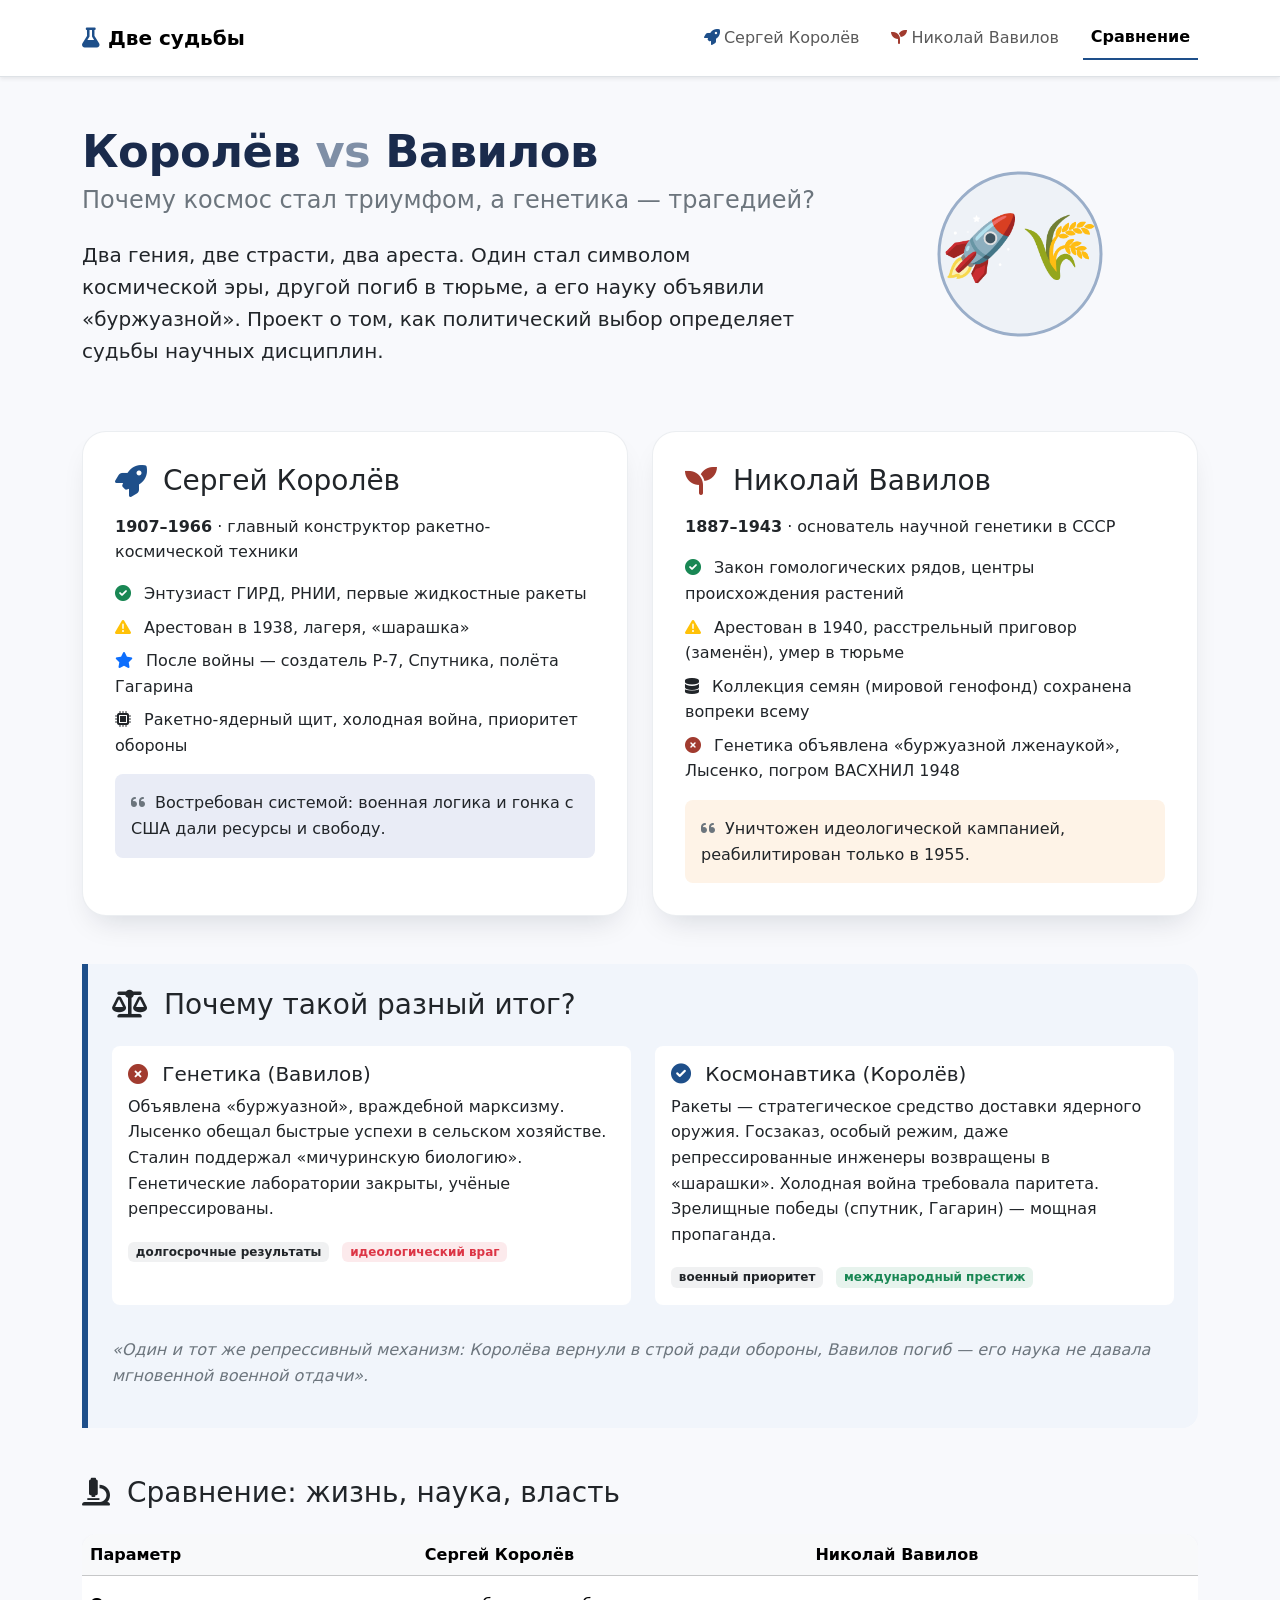
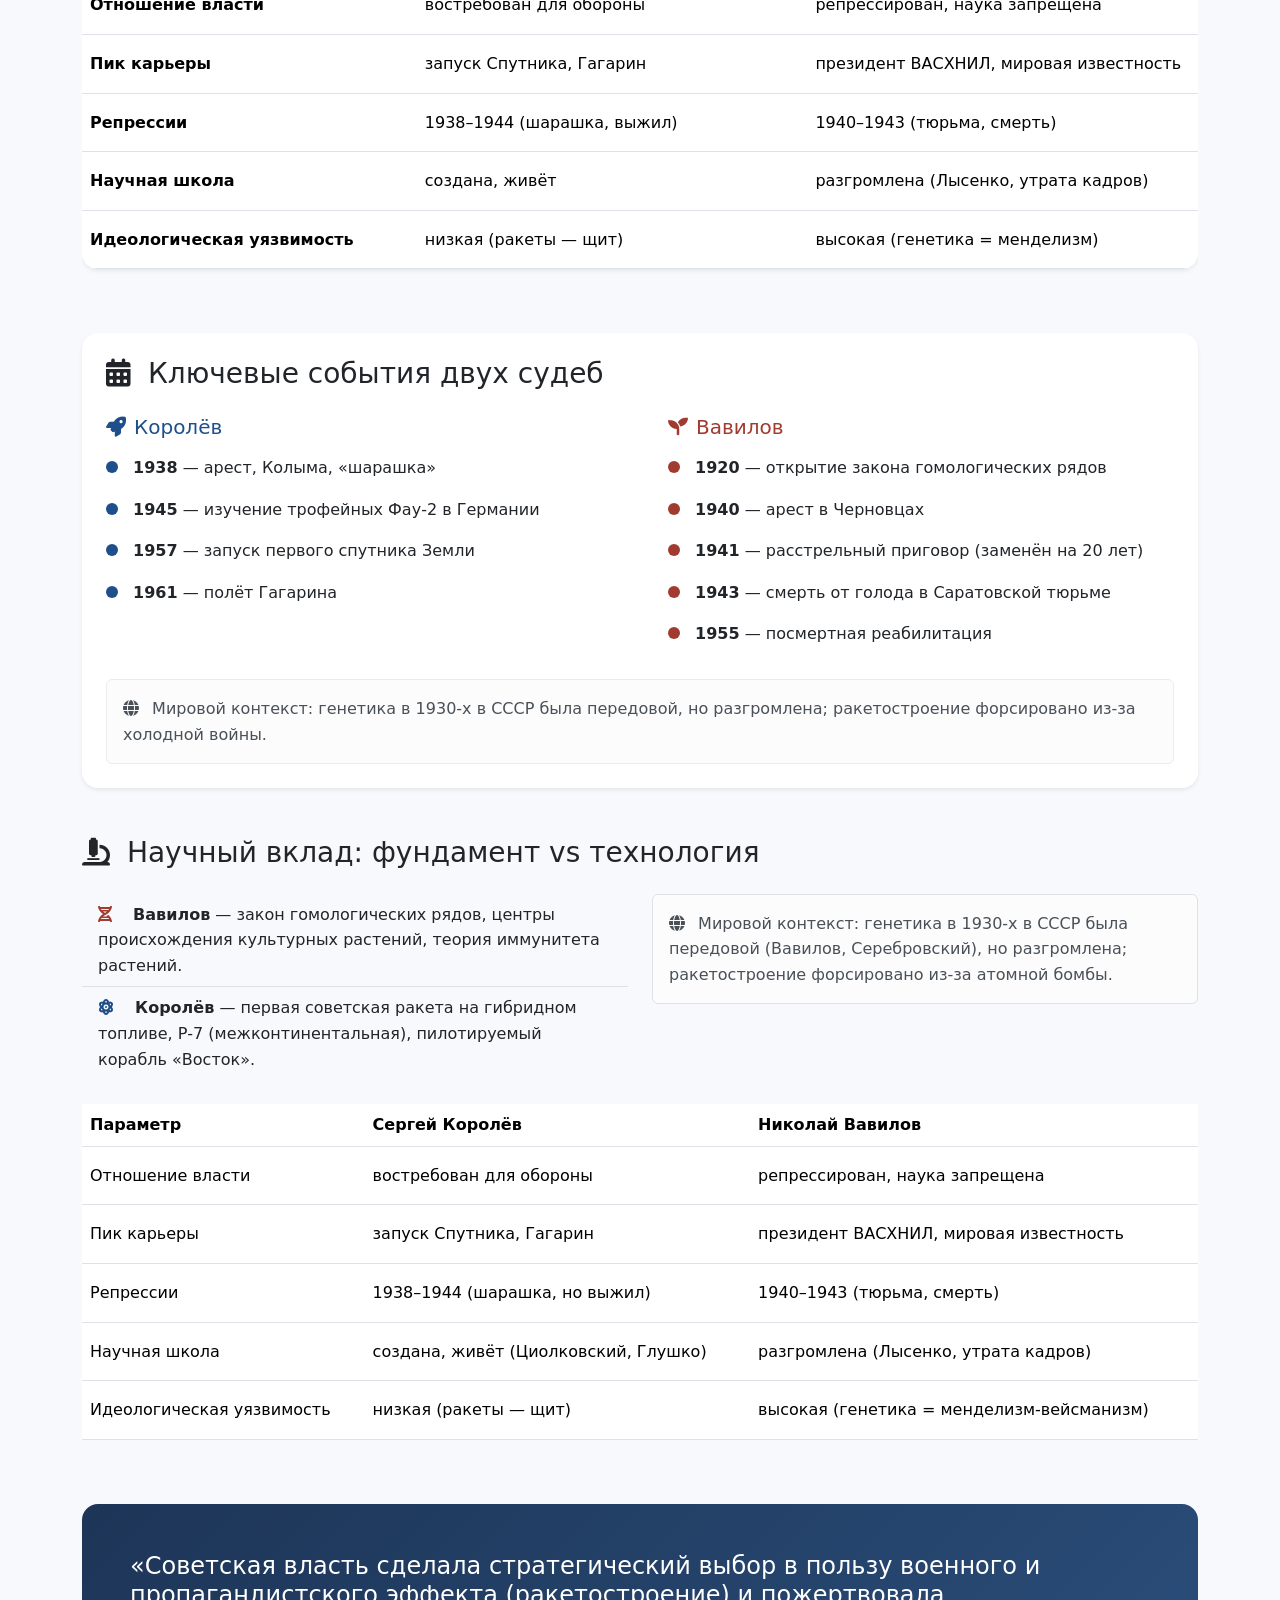
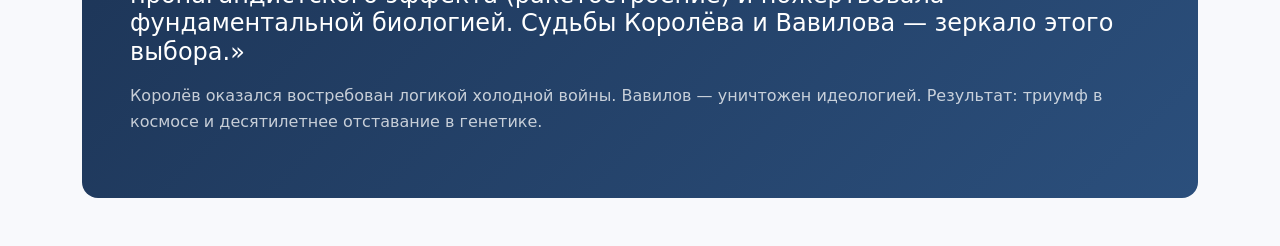
==== index.html @ 06c6189f "Add files via upload" ====
<!DOCTYPE html>
<html lang="ru">
<head>
    <meta charset="UTF-8">
    <meta name="viewport" content="width=device-width, initial-scale=1.0">
    <title>Две судьбы: Королёв и Вавилов | Главная</title>
    <link href="https://cdn.jsdelivr.net/npm/bootstrap@5.3.2/dist/css/bootstrap.min.css" rel="stylesheet">
    <link rel="stylesheet" href="https://cdnjs.cloudflare.com/ajax/libs/font-awesome/6.0.0-beta3/css/all.min.css">
    <link rel="stylesheet" href="style.css">
</head>
<body>

    <!-- навигация -->
    <nav class="navbar navbar-expand-lg bg-white py-3 border-bottom shadow-sm">
        <div class="container">
            <a class="navbar-brand fw-bold" href="index.html">
                <i class="fas fa-flask me-2" style="color:#1e4f8a;"></i>Две судьбы
            </a>
            <button class="navbar-toggler" type="button" data-bs-toggle="collapse" data-bs-target="#navbarNav">
                <span class="navbar-toggler-icon"></span>
            </button>
            <div class="collapse navbar-collapse" id="navbarNav">
            <ul class="navbar-nav ms-auto align-items-center gap-3">
                <li class="nav-item"><a class="nav-link" href="korolev.html"><i class="fas fa-rocket korolev-color me-1"></i>Сергей Королёв</a></li>
                <li class="nav-item"><a class="nav-link" href="vavilov.html"><i class="fas fa-seedling vavilov-color me-1"></i>Николай Вавилов</a></li>
                <li class="nav-item"><a class="nav-link active" href="index.html">Сравнение</a></li>
            </ul>
        </div>
        </div>
    </nav>

    <!-- главная шапка -->
    <div class="container mt-5">
        <div class="row align-items-center g-4">
            <div class="col-lg-8">
                <h1 class="hero-title">Королёв <span style="color:#7f8fa6;">vs</span> Вавилов</h1>
                <h4 class="text-secondary fw-light">Почему космос стал триумфом, а генетика — трагедией?</h4>
                <p class="lead mt-4">Два гения, две страсти, два ареста. Один стал символом космической эры, другой погиб в тюрьме, а его науку объявили «буржуазной». Проект о том, как политический выбор определяет судьбы научных дисциплин.</p>
            </div>
            <div class="col-lg-4 text-center">
                <img src="data:image/svg+xml,%3Csvg xmlns='http://www.w3.org/2000/svg' viewBox='0 0 120 120'%3E%3Ccircle cx='60' cy='60' r='54' fill='%23eef2f7' stroke='%239aaec9' stroke-width='2'/%3E%3Ctext x='60' y='70' font-size='42' text-anchor='middle' fill='%23344e6c' font-family='Arial'%3E🚀🌾%3C/text%3E%3C/svg%3E" alt="символы" class="img-fluid" style="max-width:180px;">
            </div>
        </div>
    </div>

    <!-- краткие биографии (карточки) -->
    <div class="container my-5">
        <div class="row g-4">
            <!-- Королёв -->
            <div class="col-md-6">
                <div class="section-card">
                    <div class="d-flex align-items-center mb-3">
                        <i class="fas fa-rocket fa-2x korolev-color me-3"></i>
                        <h2 class="h3 mb-0">Сергей Королёв</h2>
                    </div>
                    <p><span class="fw-bold">1907–1966</span> · главный конструктор ракетно-космической техники</p>
                    <ul class="list-unstyled">
                        <li class="mb-2"><i class="fas fa-check-circle text-success me-2"></i> Энтузиаст ГИРД, РНИИ, первые жидкостные ракеты</li>
                        <li class="mb-2"><i class="fas fa-exclamation-triangle text-warning me-2"></i> Арестован в 1938, лагеря, «шарашка»</li>
                        <li class="mb-2"><i class="fas fa-star text-primary me-2"></i> После войны — создатель Р-7, Спутника, полёта Гагарина</li>
                        <li class="mb-2"><i class="fas fa-microchip me-2"></i> Ракетно‑ядерный щит, холодная война, приоритет обороны</li>
                    </ul>
                    <div class="bg-soft-primary p-3 rounded-3 mt-3">
                        <i class="fas fa-quote-left me-1 text-secondary"></i> Востребован системой: военная логика и гонка с США дали ресурсы и свободу.
                    </div>
                </div>
            </div>
            <!-- Вавилов -->
            <div class="col-md-6">
                <div class="section-card">
                    <div class="d-flex align-items-center mb-3">
                        <i class="fas fa-seedling fa-2x vavilov-color me-3"></i>
                        <h2 class="h3 mb-0">Николай Вавилов</h2>
                    </div>
                    <p><span class="fw-bold">1887–1943</span> · основатель научной генетики в СССР</p>
                    <ul class="list-unstyled">
                        <li class="mb-2"><i class="fas fa-check-circle text-success me-2"></i> Закон гомологических рядов, центры происхождения растений</li>
                        <li class="mb-2"><i class="fas fa-exclamation-triangle text-warning me-2"></i> Арестован в 1940, расстрельный приговор (заменён), умер в тюрьме</li>
                        <li class="mb-2"><i class="fas fa-database me-2"></i> Коллекция семян (мировой генофонд) сохранена вопреки всему</li>
                        <li class="mb-2"><i class="fas fa-times-circle vavilov-color me-2"></i> Генетика объявлена «буржуазной лженаукой», Лысенко, погром ВАСХНИЛ 1948</li>
                    </ul>
                    <div class="bg-soft-warning p-3 rounded-3 mt-3">
                        <i class="fas fa-quote-left me-1 text-secondary"></i> Уничтожен идеологической кампанией, реабилитирован только в 1955.
                    </div>
                </div>
            </div>
        </div>
    </div>

    <!-- Сравнительная матрица / почему генетика забыта, а космос поддержан -->
    <div class="container my-5">
        <div class="border-accent-left py-4 pe-4">
            <h3 class="mb-4"><i class="fas fa-balance-scale me-2"></i> Почему такой разный итог?</h3>
            <div class="row">
                <div class="col-md-6 mb-3">
                    <div class="p-3 bg-white rounded-3 h-100">
                        <h5><i class="fas fa-times-circle vavilov-color me-2"></i> Генетика (Вавилов)</h5>
                        <p>Объявлена «буржуазной», враждебной марксизму. Лысенко обещал быстрые успехи в сельском хозяйстве. Сталин поддержал «мичуринскую биологию». Генетические лаборатории закрыты, учёные репрессированы.</p>
                        <span class="badge bg-secondary bg-opacity-10 text-dark">долгосрочные результаты</span> <span class="badge bg-danger bg-opacity-10 text-danger ms-2">идеологический враг</span>
                    </div>
                </div>
                <div class="col-md-6 mb-3">
                    <div class="p-3 bg-white rounded-3 h-100">
                        <h5><i class="fas fa-check-circle korolev-color me-2"></i> Космонавтика (Королёв)</h5>
                        <p>Ракеты — стратегическое средство доставки ядерного оружия. Госзаказ, особый режим, даже репрессированные инженеры возвращены в «шарашки». Холодная война требовала паритета. Зрелищные победы (спутник, Гагарин) — мощная пропаганда.</p>
                        <span class="badge bg-secondary bg-opacity-10 text-dark">военный приоритет</span> <span class="badge bg-success bg-opacity-10 text-success ms-2">международный престиж</span>
                    </div>
                </div>
            </div>
            <p class="mt-3 fst-italic text-secondary">«Один и тот же репрессивный механизм: Королёва вернули в строй ради обороны, Вавилов погиб — его наука не давала мгновенной военной отдачи».</p>
        </div>
    </div>

    <div class="container my-5">
        <h3 class="mb-4"><i class="fas fa-microscope me-2"></i> Сравнение: жизнь, наука, власть</h3>
        <div class="table-responsive">
            <table class="table comparison-table align-middle bg-white rounded-4 overflow-hidden shadow-sm">
                <thead class="table-light">
                    <tr><th style="width: 30%">Параметр</th><th style="width: 35%">Сергей Королёв</th><th style="width: 35%">Николай Вавилов</th></tr>
                </thead>
                <tbody>
                    <tr><td class="fw-bold">Отношение власти</td><td class="korolev-color">востребован для обороны</td><td class="vavilov-color">репрессирован, наука запрещена</td></tr>
                    <tr><td class="fw-bold">Пик карьеры</td><td>запуск Спутника, Гагарин</td><td>президент ВАСХНИЛ, мировая известность</td></tr>
                    <tr><td class="fw-bold">Репрессии</td><td>1938–1944 (шарашка, выжил)</td><td>1940–1943 (тюрьма, смерть)</td></tr>
                    <tr><td class="fw-bold">Научная школа</td><td>создана, живёт</td><td>разгромлена (Лысенко, утрата кадров)</td></tr>
                    <tr><td class="fw-bold">Идеологическая уязвимость</td><td>низкая (ракеты — щит)</td><td>высокая (генетика = менделизм)</td></tr>
                </tbody>
            </table>
        </div>
    </div>


    <!-- интерактивный блок: временная шкала и судьбы (js) -->
    <div class="container my-5">
        <div class="bg-white rounded-4 p-4 shadow-sm">
            <h3 class="mb-4"><i class="fas fa-calendar-alt me-2"></i> Ключевые события двух судеб</h3>
            <div class="row g-4">
                <div class="col-md-6">
                    <div class="border-end-md pe-3">
                        <h5 class="korolev-color"><i class="fas fa-rocket me-2"></i>Королёв</h5>
                        <ul class="list-unstyled mt-3">
                            <li class="mb-3"><span class="timeline-dot blue"></span> <strong>1938</strong> — арест, Колыма, «шарашка»</li>
                            <li class="mb-3"><span class="timeline-dot blue"></span> <strong>1945</strong> — изучение трофейных Фау-2 в Германии</li>
                            <li class="mb-3"><span class="timeline-dot blue"></span> <strong>1957</strong> — запуск первого спутника Земли</li>
                            <li class="mb-3"><span class="timeline-dot blue"></span> <strong>1961</strong> — полёт Гагарина</li>
                        </ul>
                    </div>
                </div>
                <div class="col-md-6">
                    <div class="ps-3">
                        <h5 class="vavilov-color"><i class="fas fa-seedling me-2"></i>Вавилов</h5>
                        <ul class="list-unstyled mt-3">
                            <li class="mb-3"><span class="timeline-dot red"></span> <strong>1920</strong> — открытие закона гомологических рядов</li>
                            <li class="mb-3"><span class="timeline-dot red"></span> <strong>1940</strong> — арест в Черновцах</li>
                            <li class="mb-3"><span class="timeline-dot red"></span> <strong>1941</strong> — расстрельный приговор (заменён на 20 лет)</li>
                            <li class="mb-3"><span class="timeline-dot red"></span> <strong>1943</strong> — смерть от голода в Саратовской тюрьме</li>
                            <li class="mb-3"><span class="timeline-dot red"></span> <strong>1955</strong> — посмертная реабилитация</li>
                        </ul>
                    </div>
                </div>
            </div>
            <div class="alert alert-light mt-3 mb-0">
                <i class="fas fa-globe me-2"></i> Мировой контекст: генетика в 1930-х в СССР была передовой, но разгромлена; ракетостроение форсировано из-за холодной войны.
            </div>
        </div>
</div>

<!-- научные достижения (кратко) + таблица сравнения -->
    <div class="container my-5">
        <h3 class="mb-4"><i class="fas fa-microscope me-2"></i> Научный вклад: фундамент vs технология</h3>
        <div class="row">
            <div class="col-lg-6">
                <ul class="list-group list-group-flush bg-transparent">
                    <li class="list-group-item bg-transparent"><i class="fas fa-dna vavilov-color me-3"></i> <strong>Вавилов</strong> — закон гомологических рядов, центры происхождения культурных растений, теория иммунитета растений.</li>
                    <li class="list-group-item bg-transparent"><i class="fas fa-atom korolev-color me-3"></i> <strong>Королёв</strong> — первая советская ракета на гибридном топливе, Р-7 (межконтинентальная), пилотируемый корабль «Восток».</li>
                </ul>
            </div>
        <div class="col-lg-6">
            <div class="alert alert-light border">
                <i class="fas fa-globe me-2"></i> Мировой контекст: генетика в 1930-х в СССР была передовой (Вавилов, Серебровский), но разгромлена; ракетостроение форсировано из-за атомной бомбы.
            </div>
        </div>
    </div>

    <!-- краткая таблица сравнения -->
    <div class="table-responsive mt-4">
        <table class="table comparison-table align-middle">
            <thead>
                <tr><th>Параметр</th><th>Сергей Королёв</th><th>Николай Вавилов</th></tr>
            </thead>
            <tbody>
                <tr><td>Отношение власти</td><td class="korolev-color">востребован для обороны</td><td class="vavilov-color">репрессирован, наука запрещена</td></tr>
                <tr><td>Пик карьеры</td><td>запуск Спутника, Гагарин</td><td>президент ВАСХНИЛ, мировая известность</td></tr>
                <tr><td>Репрессии</td><td>1938–1944 (шарашка, но выжил)</td><td>1940–1943 (тюрьма, смерть)</td></tr>
                <tr><td>Научная школа</td><td>создана, живёт (Циолковский, Глушко)</td><td>разгромлена (Лысенко, утрата кадров)</td></tr>
                <tr><td>Идеологическая уязвимость</td><td>низкая (ракеты — щит)</td><td>высокая (генетика = менделизм-вейсманизм)</td></tr>
            </tbody>
        </table>
    </div>
</div>

    <!-- вывод (цитата) -->
    <div class="container my-5">
        <div class="p-5 text-white rounded-4" style="background: linear-gradient(135deg, #1d3557 0%, #2b4f7c 100%);">
            <h4 class="fw-light">«Советская власть сделала стратегический выбор в пользу военного и пропагандистского эффекта (ракетостроение) и пожертвовала фундаментальной биологией. Судьбы Королёва и Вавилова — зеркало этого выбора.»</h4>
            <p class="mt-3 opacity-75">Королёв оказался востребован логикой холодной войны. Вавилов — уничтожен идеологией. Результат: триумф в космосе и десятилетнее отставание в генетике.</p>
        </div>
    </div>


<!-- Bootstrap JS (для интерактива не обязателен, но подключим) + нативный JS для кнопок -->
<script>
    (function() {
        // Данные для смены текста в карточках
        const timelineData = {
            '1938': {
                korolev: '1938 — арест Королёва по обвинению во вредительстве. Этап на Колыму, затем работа в “шарашке” (ЦКБ-29 НКВД) над ракетными проектами.',
                vavilov: 'Вавилов ещё на свободе, директор ВИР, но травля генетики усиливается, Лысенко набирает влияние.'
            },
            '1940': {
                korolev: 'Королёв продолжает работу в тюремном КБ (ОКБ-16), занимается ракетными ускорителями.',
                vavilov: '1940 — арест Николая Вавилова на Украине. Приговор: расстрел (заменён 20 годами). Тюрьмы, Саратов.'
            },
            '1945': {
                korolev: '1945 — Королёв в составе комиссии в Германии изучает трофейные Фау-2. Восстанавливается в правах.',
                vavilov: 'Вавилова уже нет в живых (умер 1943). Его имя вычеркнуто из научной повестки.'
            },
            '1943': {
                korolev: 'Королёв работает над боевыми ракетами, формально ещё заключённый (освобождён в 1944).',
                vavilov: '26 января 1943 — Николай Вавилов умирает в тюремной больнице Саратова. Реабилитирован в 1955.'
            },
            '1957': {
                korolev: '4 октября 1957 — запуск Первого искусственного спутника Земли (ракета Р-7). Триумф Королёва.',
                vavilov: 'Научные труды Вавилова постепенно возвращаются, но генетика в СССР всё ещё под запретом до 1965.'
            },
            '1948': {
                korolev: 'Королёв разрабатывает ракету Р-5, ставшую основой для ядерного щита. Работает в подмосковном Подлипках.',
                vavilov: 'Август 1948 — сессия ВАСХНИЛ: Лысенко громит генетику. Генетические лаборатории закрыты. Учение Вавилова объявлено лженаукой.'
            },
            'reset': {
                korolev: 'В 1938 арестован, осуждён как «вредитель». Колыма, затем работа в закрытом КБ (Туполев). После войны — главный конструктор баллистических ракет.',
                vavilov: 'Арестован в 1940 по делу о «Трудовой крестьянской партии». Расстрельный приговор заменён 20 годами. Умер от голода в тюремной больнице 1943.'
            }
        };

        const korolevText = document.getElementById('korolev-event-text');
        const vavilovText = document.getElementById('vavilov-event-text');
        const comment = document.getElementById('dynamic-comment');
        const buttons = document.querySelectorAll('.timeline-btn');

        function updateFocus(year) {
            if (year === 'reset') {
                korolevText.innerText = timelineData['reset'].korolev;
                vavilovText.innerText = timelineData['reset'].vavilov;
                comment.innerHTML = '* исходное состояние (базовые биографии)';
            } else if (timelineData[year]) {
                korolevText.innerText = timelineData[year].korolev;
                vavilovText.innerText = timelineData[year].vavilov;
                comment.innerHTML = `* фокус на событиях ${year} года.`;
            }

            // небольшая анимация подсветки
            document.getElementById('korolev-card-focus').classList.add('border-primary');
            document.getElementById('vavilov-card-focus').classList.add('border-danger');
        }

        buttons.forEach(btn => {
            btn.addEventListener('click', (e) => {
                const year = btn.getAttribute('data-year');
                updateFocus(year);
            });
        });

        // инициализация
        updateFocus('reset');
    })();
</script>
<script src="https://cdn.jsdelivr.net/npm/bootstrap@5.3.2/dist/js/bootstrap.bundle.min.js"></script>
</body>
</html>
---- style.css ----
body {
            background-color: #f8f9fc;
            font-family: 'Segoe UI', Roboto, system-ui, sans-serif;
            line-height: 1.6;
        }
        .hero-title {
            font-weight: 700;
            font-size: 2.8rem;
            letter-spacing: -0.5px;
            color: #1a2b4c;
        }
        .korolev-color { color: #1e4f8a; }
        .vavilov-color { color: #a13b2f; }
        
        .section-card {
            background: white;
            border-radius: 1.5rem;
            padding: 2rem;
            box-shadow: 0 15px 30px -12px rgba(0,20,40,0.15);
            border: 1px solid rgba(0,40,80,0.08);
            transition: all 0.2s ease;
            height: 100%;
        }
        .section-card:hover {
            transform: translateY(-4px);
            box-shadow: 0 25px 40px -15px rgba(0,30,70,0.2);
        }
        .bg-soft-primary { background-color: #e9ecf6; }
        .bg-soft-warning { background-color: #fef3e7; }
        
        .border-accent-left {
            border-left: 6px solid #1e4f8a;
            padding-left: 1.5rem;
            background-color: #f1f5fb;
            border-radius: 0 1rem 1rem 0;
        }
        .badge-science {
            background-color: #2b5f8a;
            color: white;
            font-weight: 500;
            padding: 6px 16px;
            border-radius: 40px;
        }
        .btn-outline-science {
            border: 2px solid #1e4f8a;
            color: #1e4f8a;
            border-radius: 40px;
            padding: 8px 24px;
            font-weight: 600;
            transition: all 0.2s;
        }
        .btn-outline-science:hover {
            background-color: #1e4f8a;
            color: white;
        }
        .btn-outline-vavilov {
            border: 2px solid #a13b2f;
            color: #a13b2f;
            border-radius: 40px;
            padding: 8px 24px;
            font-weight: 600;
        }
        .btn-outline-vavilov:hover {
            background-color: #a13b2f;
            color: white;
        }
        .comparison-table td {
            padding: 1rem 0.5rem;
            border-bottom: 1px solid #dee2e8;
        }
        .timeline-year {
            font-size: 1.1rem;
            font-weight: 700;
        }
        .timeline-dot {
            width: 12px;
            height: 12px;
            border-radius: 50%;
            display: inline-block;
            margin-right: 10px;
        }
        .timeline-dot.blue { background-color: #1e4f8a; }
        .timeline-dot.red { background-color: #a13b2f; }
        footer a {
            color: #6c757d;
            text-decoration: none;
        }
        footer a:hover { color: #1e4f8a; }
        .nav-link.active {
            font-weight: 600;
            border-bottom: 2px solid #1e4f8a;
        }
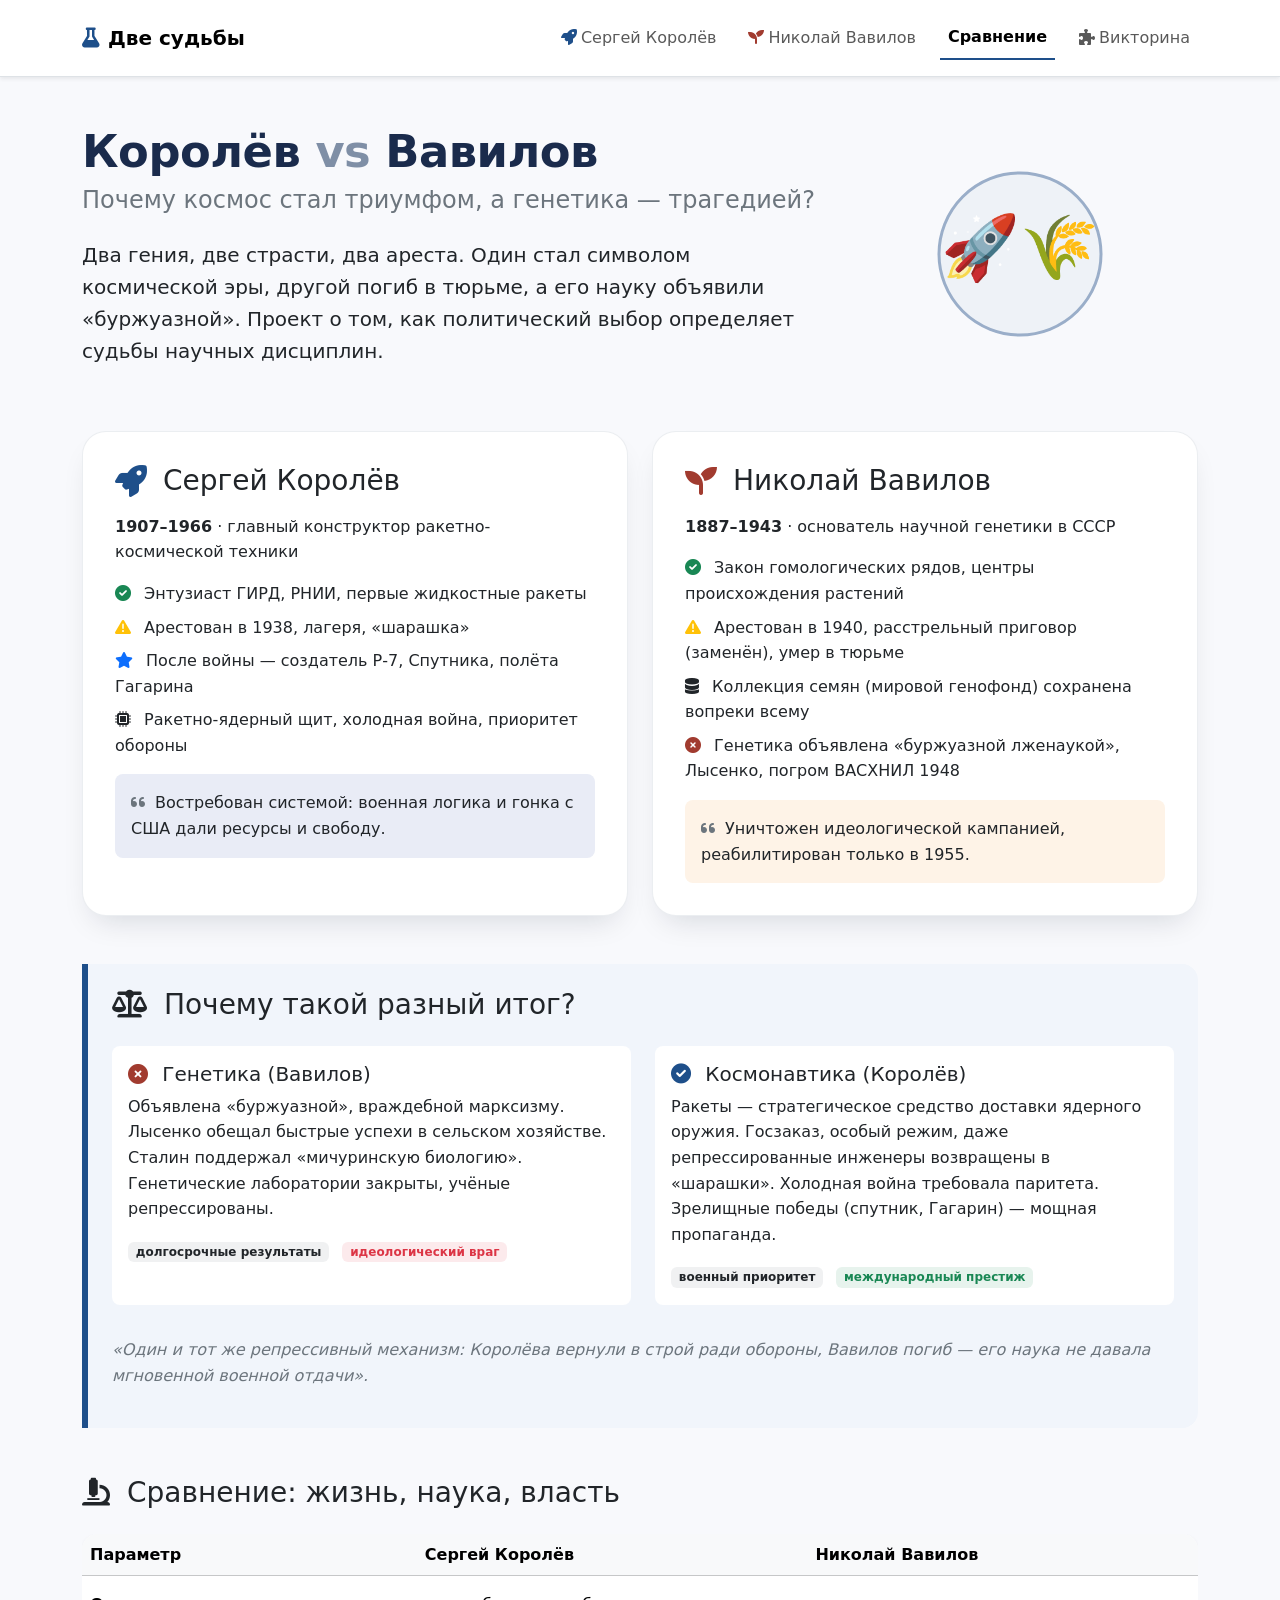
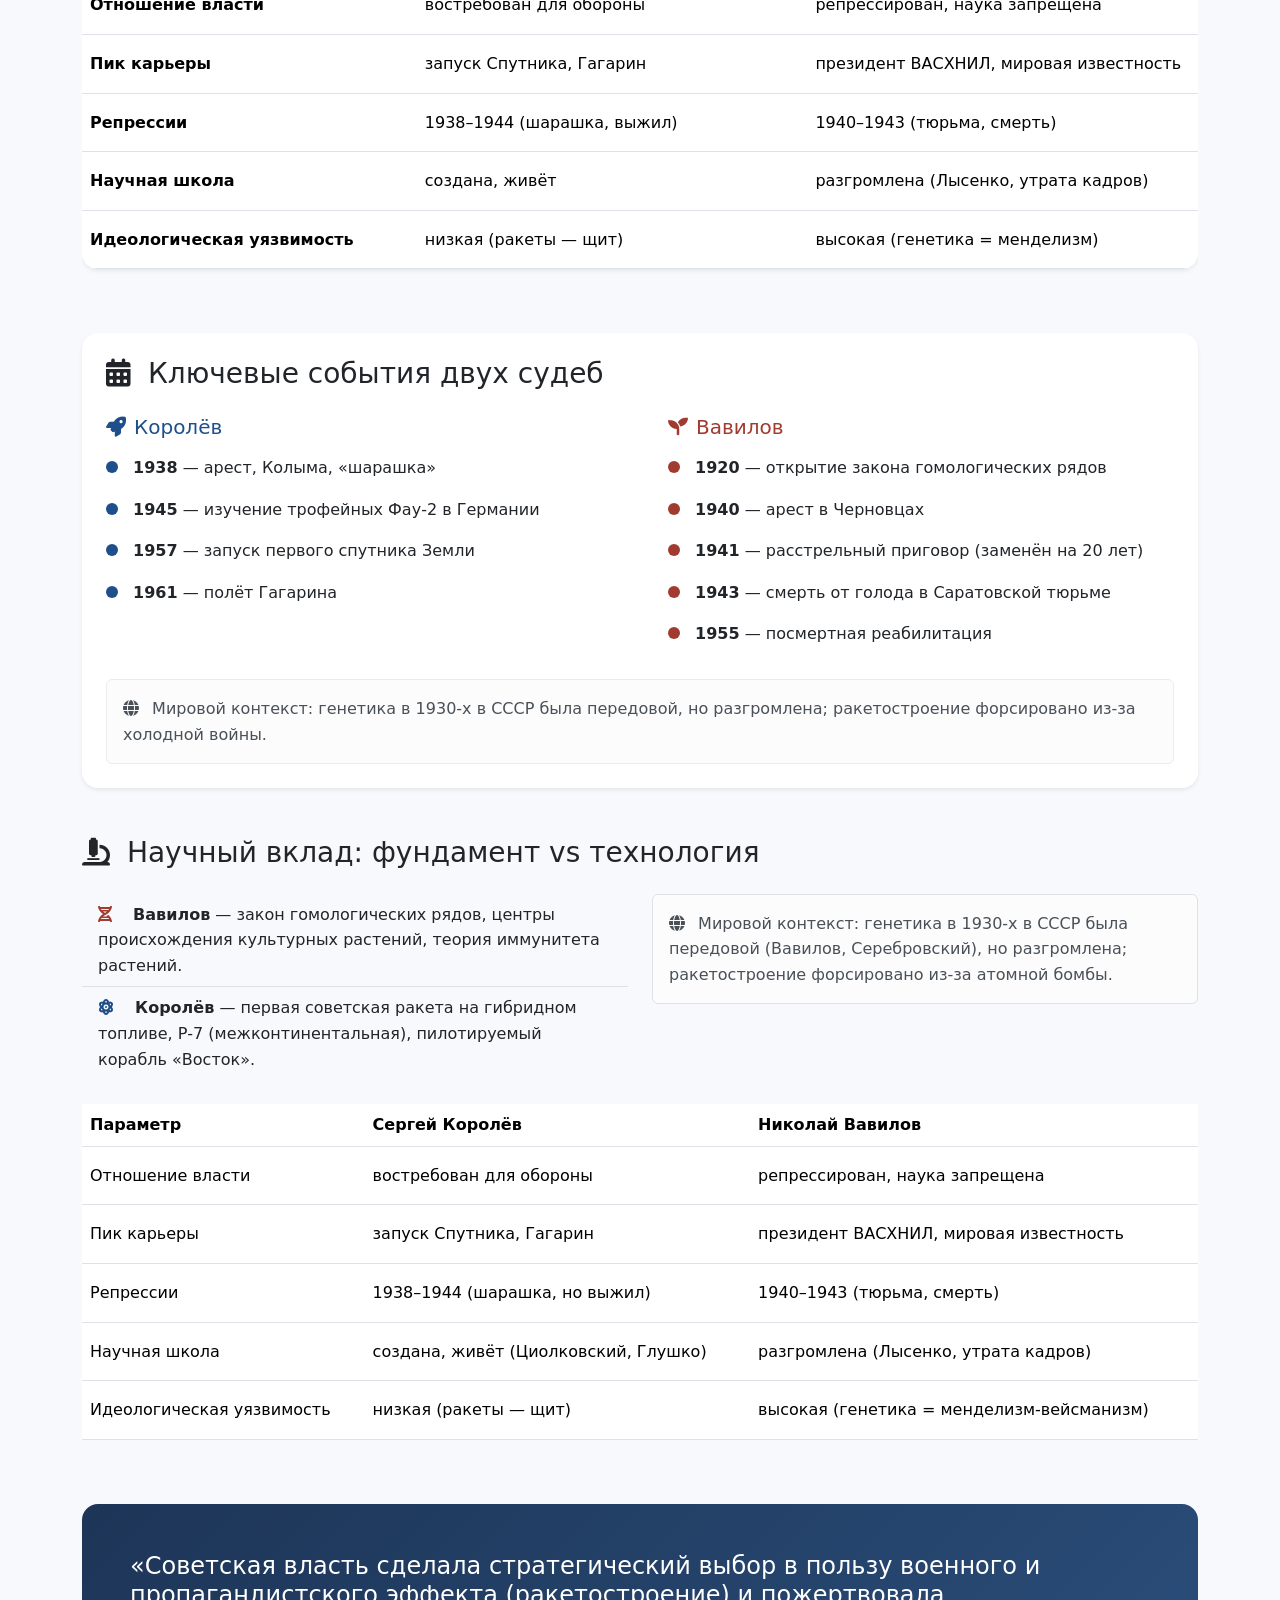
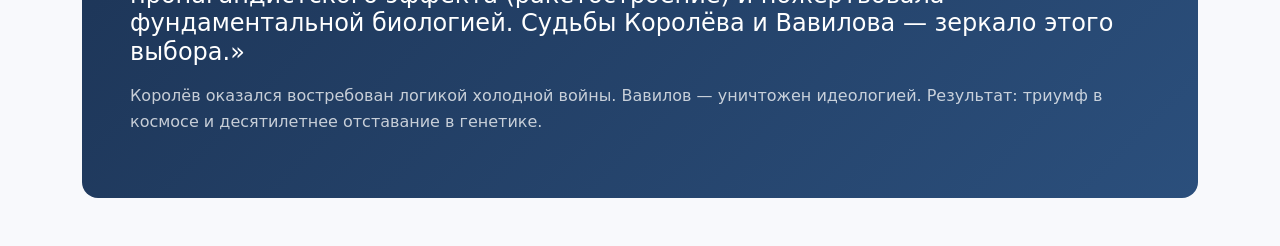
==== commit 55dca176: "Add files via upload" ====
--- a/index.html
+++ b/index.html
@@ -24,6 +24,7 @@
                 <li class="nav-item"><a class="nav-link" href="korolev.html"><i class="fas fa-rocket korolev-color me-1"></i>Сергей Королёв</a></li>
                 <li class="nav-item"><a class="nav-link" href="vavilov.html"><i class="fas fa-seedling vavilov-color me-1"></i>Николай Вавилов</a></li>
                 <li class="nav-item"><a class="nav-link active" href="index.html">Сравнение</a></li>
+                <li class="nav-item"><a class="nav-link" href="quiz.html"><i class="fas fa-puzzle-piece me-1"></i>Викторина</a></li>
             </ul>
         </div>
         </div>
